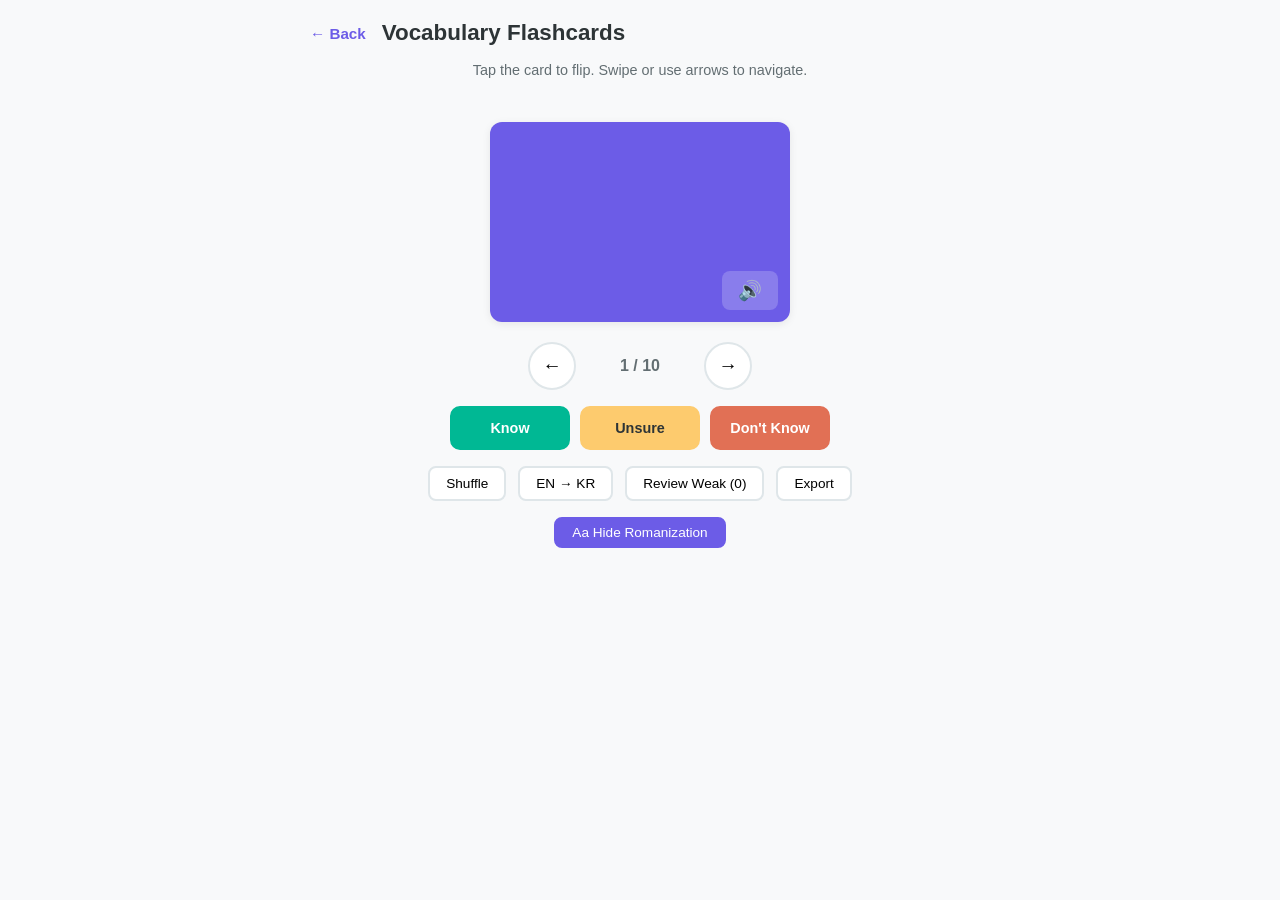
==== flashcards.html @ 11e0fd6a "Initial setup: Korean Practice app for Miyahh Personalized Korean sentence builder, describe builder" ====
<!DOCTYPE html>
<html lang="en">
<head>
  <meta charset="UTF-8">
  <meta name="viewport" content="width=device-width, initial-scale=1.0">
  <title>Flashcards — Miyahh</title>
  <link rel="stylesheet" href="css/styles.css">
</head>
<body>
  <div class="container builder-page">
    <header class="page-header">
      <a href="index.html" class="back-btn">&larr; Back</a>
      <h1>Vocabulary Flashcards</h1>
    </header>

    <p class="instruction">Tap the card to flip. Swipe or use arrows to navigate.</p>

    <div class="category-tabs" id="category-tabs"></div>

    <div class="review-banner hidden" id="review-banner">
      <span>Reviewing weak words</span>
      <button class="review-exit-btn" id="review-exit-btn">Show All</button>
    </div>

    <div class="mastery-stats" id="mastery-stats"></div>

    <div class="flashcard-area">
      <div class="flashcard" id="flashcard">
        <div class="flashcard-inner" id="flashcard-inner">
          <div class="flashcard-front">
            <span class="card-korean" id="card-korean"></span>
            <button class="tts-btn" id="card-tts" title="Listen">🔊</button>
          </div>
          <div class="flashcard-back">
            <span class="card-english" id="card-english"></span>
            <span class="card-romanization" id="card-romanization"></span>
          </div>
        </div>
      </div>
    </div>

    <div class="flashcard-controls">
      <button class="fc-btn" id="prev-btn">&larr;</button>
      <span class="fc-progress" id="progress">1 / 10</span>
      <button class="fc-btn" id="next-btn">&rarr;</button>
    </div>

    <div class="response-buttons" id="response-buttons">
      <button class="resp-btn resp-know" data-resp="know" title="Press 1">Know</button>
      <button class="resp-btn resp-unsure" data-resp="unsure" title="Press 2">Unsure</button>
      <button class="resp-btn resp-dont-know" data-resp="dont_know" title="Press 3">Don't Know</button>
    </div>

    <div class="flashcard-actions">
      <button class="fc-action-btn" id="shuffle-btn">Shuffle</button>
      <button class="fc-action-btn" id="direction-btn">EN &rarr; KR</button>
      <button class="fc-action-btn" id="review-weak-btn">Review Weak (0)</button>
      <button class="fc-action-btn" id="export-btn">Export</button>
    </div>

    <div class="rom-toggle">
      <button class="btn-rom active" id="toggle-rom">Aa Hide Romanization</button>
    </div>
  </div>

  <script src="js/common.js"></script>
  <script src="js/flashcard.js"></script>
</body>
</html>
---- css/styles.css ----
/* === Korean Practice — Sentence Builder === */

:root {
  --primary: #6C5CE7;
  --primary-light: #A29BFE;
  --accent: #00B894;
  --bg: #F8F9FA;
  --card-bg: #FFFFFF;
  --text: #2D3436;
  --text-light: #636E72;
  --border: #DFE6E9;
  --shadow: 0 2px 8px rgba(0,0,0,0.08);
  --radius: 12px;

  --block-subject: #6C5CE7;
  --block-time: #FDCB6E;
  --block-place: #00B894;
  --block-object: #E17055;
  --block-verb: #0984E3;
  --block-adverb: #E84393;
  --block-adjective: #00CEC9;
}

* { box-sizing: border-box; margin: 0; padding: 0; }

body {
  font-family: -apple-system, BlinkMacSystemFont, 'Segoe UI', sans-serif;
  background: var(--bg);
  color: var(--text);
  min-height: 100vh;
}

.container {
  max-width: 700px;
  margin: 0 auto;
  padding: 20px;
}

/* --- Index Page --- */
.index-page { text-align: center; padding-top: 60px; }

.app-header h1 {
  font-size: 1.8rem;
  margin-bottom: 8px;
}

.student-name { color: var(--primary); }

.subtitle {
  color: var(--text-light);
  font-size: 1rem;
  margin-bottom: 40px;
}

.pattern-cards {
  display: flex;
  flex-direction: column;
  gap: 20px;
  max-width: 400px;
  margin: 0 auto;
}

.pattern-card {
  display: block;
  background: var(--card-bg);
  border-radius: var(--radius);
  padding: 28px 24px;
  text-decoration: none;
  color: var(--text);
  box-shadow: var(--shadow);
  border: 2px solid transparent;
  transition: transform 0.15s, border-color 0.15s;
}

.pattern-card:hover {
  transform: translateY(-2px);
  border-color: var(--primary-light);
}

.card-icon { font-size: 2.5rem; display: block; margin-bottom: 12px; }

.pattern-card h2 { font-size: 1.3rem; margin-bottom: 8px; }

.card-desc { color: var(--text-light); font-size: 0.9rem; margin-bottom: 12px; }

.card-example {
  background: var(--bg);
  padding: 8px 14px;
  border-radius: 8px;
  font-size: 1rem;
  color: var(--primary);
}

.app-footer {
  margin-top: 40px;
  color: var(--text-light);
  font-size: 0.85rem;
}

/* --- Builder Pages --- */
.page-header {
  display: flex;
  align-items: center;
  gap: 16px;
  margin-bottom: 16px;
}

.page-header h1 { font-size: 1.4rem; }

.back-btn {
  text-decoration: none;
  color: var(--primary);
  font-weight: 600;
  font-size: 0.95rem;
}

.instruction {
  color: var(--text-light);
  font-size: 0.9rem;
  margin-bottom: 24px;
  text-align: center;
}

/* --- Sentence Blocks --- */
.sentence-area {
  background: var(--card-bg);
  border-radius: var(--radius);
  padding: 24px 16px;
  box-shadow: var(--shadow);
  margin-bottom: 20px;
}

.block-row {
  display: flex;
  gap: 8px;
  flex-wrap: wrap;
  justify-content: center;
}

.block {
  flex: 1;
  min-width: 80px;
  max-width: 140px;
  padding: 14px 8px;
  border-radius: 10px;
  text-align: center;
  cursor: pointer;
  user-select: none;
  transition: transform 0.12s, box-shadow 0.12s;
  border: 2px solid transparent;
}

.block:active { transform: scale(0.95); }

.block:hover {
  box-shadow: 0 4px 12px rgba(0,0,0,0.15);
}

.block[data-slot="subject"] { background: var(--block-subject); color: #fff; }
.block[data-slot="time"] { background: var(--block-time); color: var(--text); }
.block[data-slot="place"] { background: var(--block-place); color: #fff; }
.block[data-slot="object"] { background: var(--block-object); color: #fff; }
.block[data-slot="verb"] { background: var(--block-verb); color: #fff; }
.block[data-slot="adverb"] { background: var(--block-adverb); color: #fff; }
.block[data-slot="adjective"] { background: var(--block-adjective); color: #fff; }

.block-kr {
  display: block;
  font-size: 1.2rem;
  font-weight: 700;
  margin-bottom: 4px;
}

.block-rom {
  display: block;
  font-size: 0.65rem;
  opacity: 0.85;
  margin-bottom: 2px;
  text-transform: uppercase;
  letter-spacing: 0.5px;
}

.block-en {
  display: block;
  font-size: 0.7rem;
  opacity: 0.8;
}

.block.pulse {
  animation: pulse 0.3s ease;
}

@keyframes pulse {
  0% { transform: scale(1); }
  50% { transform: scale(1.08); }
  100% { transform: scale(1); }
}

/* --- Result Area --- */
.result-area {
  text-align: center;
  padding: 20px;
  background: var(--card-bg);
  border-radius: var(--radius);
  box-shadow: var(--shadow);
  margin-bottom: 16px;
}

.full-sentence {
  font-size: 1.5rem;
  font-weight: 700;
  margin-bottom: 8px;
  color: var(--text);
  min-height: 2rem;
}

.translation {
  font-size: 0.95rem;
  color: var(--text-light);
  margin-bottom: 16px;
  min-height: 1.4rem;
}

.tts-btn-large {
  background: var(--primary);
  color: #fff;
  border: none;
  padding: 10px 24px;
  border-radius: 8px;
  font-size: 1rem;
  cursor: pointer;
  transition: background 0.15s;
}

.tts-btn-large:hover { background: var(--primary-light); }
.tts-btn-large:active { transform: scale(0.97); }

/* --- Slot Labels --- */
.slot-labels {
  display: flex;
  justify-content: center;
  gap: 8px;
  flex-wrap: wrap;
}

.slot-labels span {
  flex: 1;
  min-width: 80px;
  max-width: 140px;
  text-align: center;
  font-size: 0.7rem;
  color: var(--text-light);
  text-transform: uppercase;
  letter-spacing: 0.5px;
}

/* --- Element Toggle Buttons (Action Builder) --- */
.element-toggles {
  display: flex;
  gap: 8px;
  justify-content: center;
  margin-bottom: 16px;
  flex-wrap: wrap;
}

.element-toggle {
  background: var(--bg-card);
  color: var(--text-light);
  border: 2px solid var(--text-light);
  padding: 6px 16px;
  border-radius: 20px;
  font-size: 0.82rem;
  font-weight: 600;
  cursor: pointer;
  transition: all 0.2s;
}

.element-toggle:hover {
  background: rgba(107, 114, 128, 0.1);
}

.element-toggle.active {
  background: var(--primary);
  color: #fff;
  border-color: var(--primary);
}

.element-toggle:disabled {
  opacity: 0.4;
  cursor: not-allowed;
}

/* --- Adverb Toggle --- */
.adverb-toggle {
  text-align: center;
  margin-bottom: 16px;
}

.btn-adverb {
  background: var(--block-adverb);
  color: #fff;
  border: none;
  padding: 8px 20px;
  border-radius: 8px;
  font-size: 0.9rem;
  cursor: pointer;
  transition: opacity 0.15s;
}

.btn-adverb:hover { opacity: 0.85; }
.btn-adverb.active { background: var(--text-light); }

/* --- Romanization Toggle --- */
.rom-toggle {
  text-align: center;
  margin-bottom: 16px;
}

.btn-rom {
  background: var(--card-bg);
  color: var(--text);
  border: 2px solid var(--border);
  padding: 6px 16px;
  border-radius: 8px;
  font-size: 0.85rem;
  cursor: pointer;
  transition: border-color 0.15s, background 0.15s;
}

.btn-rom:hover { border-color: var(--primary-light); }
.btn-rom.active { background: var(--primary); color: #fff; border-color: var(--primary); }

body.hide-rom .block-rom { display: none !important; }
body.hide-rom .card-romanization { display: none !important; }
body.hide-en .block-en { display: none !important; }
body.hide-en .card-english { display: none !important; }
/* BUG FIX: Also hide the sentence translation when English is hidden */
body.hide-en .translation { display: none !important; }

/* --- Flashcard Page --- */
.category-tabs {
  display: flex;
  gap: 6px;
  flex-wrap: wrap;
  justify-content: center;
  margin-bottom: 20px;
}

.cat-tab {
  background: var(--card-bg);
  border: 2px solid var(--border);
  padding: 6px 14px;
  border-radius: 20px;
  font-size: 0.75rem;
  cursor: pointer;
  transition: all 0.15s;
}

.cat-tab:hover { border-color: var(--primary-light); }
.cat-tab.active { background: var(--primary); color: #fff; border-color: var(--primary); }

.flashcard-area {
  display: flex;
  justify-content: center;
  margin-bottom: 20px;
  perspective: 1000px;
}

.flashcard {
  width: 300px;
  height: 200px;
  cursor: pointer;
  perspective: 1000px;
}

.flashcard-inner {
  width: 100%;
  height: 100%;
  position: relative;
  transition: transform 0.5s;
  transform-style: preserve-3d;
}

/* BUG FIX: Instant reset class disables flip animation during navigation */
.flashcard-inner.no-transition {
  transition: none !important;
}

.flashcard-inner.flipped {
  transform: rotateY(180deg);
}

.flashcard-front, .flashcard-back {
  position: absolute;
  width: 100%;
  height: 100%;
  backface-visibility: hidden;
  border-radius: var(--radius);
  box-shadow: var(--shadow);
  display: flex;
  flex-direction: column;
  align-items: center;
  justify-content: center;
  padding: 20px;
}

.flashcard-front {
  background: var(--primary);
  color: #fff;
}

.flashcard-back {
  background: var(--card-bg);
  color: var(--text);
  transform: rotateY(180deg);
}

.card-korean {
  font-size: 2.2rem;
  font-weight: 700;
}

.card-english {
  font-size: 1.3rem;
  font-weight: 600;
  margin-bottom: 8px;
}

.card-romanization {
  font-size: 0.9rem;
  color: var(--text-light);
  text-transform: uppercase;
  letter-spacing: 0.5px;
}

.tts-btn {
  background: rgba(255,255,255,0.2);
  border: none;
  padding: 8px 16px;
  border-radius: 8px;
  font-size: 1.2rem;
  cursor: pointer;
  position: absolute;
  bottom: 12px;
  right: 12px;
  transition: background 0.15s;
}

.tts-btn:hover { background: rgba(255,255,255,0.3); }

.flashcard-controls {
  display: flex;
  align-items: center;
  justify-content: center;
  gap: 24px;
  margin-bottom: 16px;
}

.fc-btn {
  background: var(--card-bg);
  border: 2px solid var(--border);
  width: 48px;
  height: 48px;
  border-radius: 50%;
  font-size: 1.2rem;
  cursor: pointer;
  transition: all 0.15s;
  display: flex;
  align-items: center;
  justify-content: center;
}

.fc-btn:hover { border-color: var(--primary); background: var(--primary); color: #fff; }

.fc-progress {
  font-size: 1rem;
  color: var(--text-light);
  font-weight: 600;
  min-width: 80px;
  text-align: center;
}

.flashcard-actions {
  display: flex;
  gap: 12px;
  justify-content: center;
  margin-bottom: 16px;
}

.fc-action-btn {
  background: var(--card-bg);
  border: 2px solid var(--border);
  padding: 8px 16px;
  border-radius: 8px;
  font-size: 0.85rem;
  cursor: pointer;
  transition: all 0.15s;
}

.fc-action-btn:hover { border-color: var(--primary-light); }

/* --- Block TTS Button --- */
.block {
  position: relative;
}

.block-tts-btn {
  position: absolute;
  top: 4px;
  right: 4px;
  width: 22px;
  height: 22px;
  border-radius: 50%;
  background: rgba(255,255,255,0.25);
  border: 1.5px solid rgba(255,255,255,0.4);
  cursor: pointer;
  display: flex;
  align-items: center;
  justify-content: center;
  transition: background 0.15s, transform 0.15s;
  padding: 0;
  z-index: 2;
}

.block-tts-btn:hover {
  background: rgba(255,255,255,0.45);
  transform: scale(1.15);
}

.block-tts-btn:active {
  transform: scale(0.9);
}

.block-tts-btn svg {
  width: 12px;
  height: 12px;
  fill: rgba(255,255,255,0.9);
}

/* Time block has dark text, adjust TTS button */
.block[data-slot="time"] .block-tts-btn {
  background: rgba(0,0,0,0.1);
  border-color: rgba(0,0,0,0.2);
}

.block[data-slot="time"] .block-tts-btn:hover {
  background: rgba(0,0,0,0.2);
}

.block[data-slot="time"] .block-tts-btn svg {
  fill: rgba(0,0,0,0.6);
}

/* --- Response Tracking Buttons --- */
.response-buttons {
  display: flex;
  gap: 10px;
  justify-content: center;
  margin-bottom: 16px;
}

.resp-btn {
  flex: 1;
  max-width: 120px;
  padding: 12px 8px;
  border-radius: 10px;
  font-size: 0.9rem;
  font-weight: 600;
  cursor: pointer;
  transition: all 0.15s;
  border: 2px solid transparent;
}

.resp-know {
  background: #00B894;
  color: #fff;
  border-color: #00B894;
}

.resp-know:hover { background: #00a381; }

.resp-unsure {
  background: #FDCB6E;
  color: #2D3436;
  border-color: #FDCB6E;
}

.resp-unsure:hover { background: #f0be4a; }

.resp-dont-know {
  background: #E17055;
  color: #fff;
  border-color: #E17055;
}

.resp-dont-know:hover { background: #d05a40; }

.resp-btn.resp-used {
  transform: scale(0.92);
  opacity: 0.6;
}

/* --- Mastery Stats --- */
.mastery-stats {
  text-align: center;
  font-size: 0.8rem;
  color: var(--text-light);
  margin-bottom: 12px;
  letter-spacing: 0.5px;
}

.mastery-stats .stat-know { color: #00B894; font-weight: 600; }
.mastery-stats .stat-unsure { color: #FDCB6E; font-weight: 600; }
.mastery-stats .stat-dont-know { color: #E17055; font-weight: 600; }

/* --- Card Status Badge --- */
.card-badge {
  position: absolute;
  top: 8px;
  left: 8px;
  width: 10px;
  height: 10px;
  border-radius: 50%;
  z-index: 2;
}

.card-badge.know { background: #00B894; }
.card-badge.unsure { background: #FDCB6E; }
.card-badge.dont-know { background: #E17055; }

/* --- Review Banner --- */
.review-banner {
  text-align: center;
  background: var(--primary);
  color: #fff;
  padding: 8px;
  border-radius: 8px;
  margin-bottom: 12px;
  display: flex;
  justify-content: center;
  align-items: center;
  gap: 12px;
  font-size: 0.85rem;
  font-weight: 600;
}

.review-exit-btn {
  background: rgba(255,255,255,0.2);
  border: none;
  color: #fff;
  padding: 4px 12px;
  border-radius: 6px;
  cursor: pointer;
  font-size: 0.8rem;
  transition: background 0.15s;
}

.review-exit-btn:hover { background: rgba(255,255,255,0.35); }

/* --- Utilities --- */
.hidden { display: none !important; }

/* --- Responsive --- */
@media (max-width: 500px) {
  .block {
    min-width: 60px;
    max-width: 110px;
    padding: 10px 6px;
  }
  .block-kr { font-size: 1rem; }
  .full-sentence { font-size: 1.25rem; }
  .index-page { padding-top: 30px; }
  .app-header h1 { font-size: 1.5rem; }
  .flashcard { width: 260px; height: 180px; }
  .card-korean { font-size: 1.8rem; }
  .cat-tab { padding: 4px 10px; font-size: 0.7rem; }
}
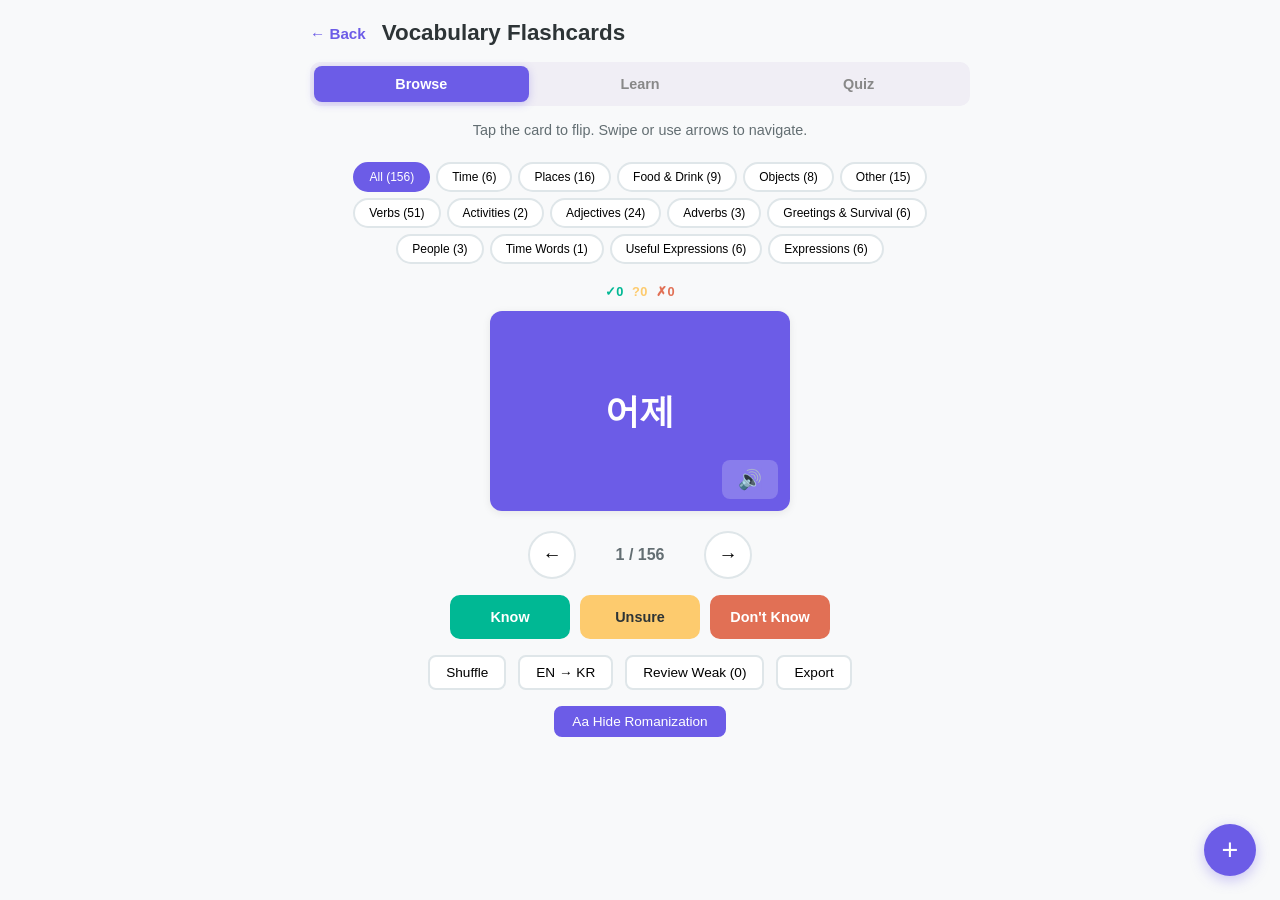
==== commit 6eda42f6: "Add Learn (SRS), Quiz, Add Word features + 116 new vocab from lessons Major feature upgrade to the f" ====
--- a/flashcards.html
+++ b/flashcards.html
@@ -13,56 +13,226 @@
       <h1>Vocabulary Flashcards</h1>
     </header>
 
-    <p class="instruction">Tap the card to flip. Swipe or use arrows to navigate.</p>
-
-    <div class="category-tabs" id="category-tabs"></div>
-
-    <div class="review-banner hidden" id="review-banner">
-      <span>Reviewing weak words</span>
-      <button class="review-exit-btn" id="review-exit-btn">Show All</button>
-    </div>
-
-    <div class="mastery-stats" id="mastery-stats"></div>
-
-    <div class="flashcard-area">
-      <div class="flashcard" id="flashcard">
-        <div class="flashcard-inner" id="flashcard-inner">
-          <div class="flashcard-front">
-            <span class="card-korean" id="card-korean"></span>
-            <button class="tts-btn" id="card-tts" title="Listen">🔊</button>
-          </div>
-          <div class="flashcard-back">
-            <span class="card-english" id="card-english"></span>
-            <span class="card-romanization" id="card-romanization"></span>
-          </div>
-        </div>
-      </div>
-    </div>
-
-    <div class="flashcard-controls">
-      <button class="fc-btn" id="prev-btn">&larr;</button>
-      <span class="fc-progress" id="progress">1 / 10</span>
-      <button class="fc-btn" id="next-btn">&rarr;</button>
-    </div>
-
-    <div class="response-buttons" id="response-buttons">
-      <button class="resp-btn resp-know" data-resp="know" title="Press 1">Know</button>
-      <button class="resp-btn resp-unsure" data-resp="unsure" title="Press 2">Unsure</button>
-      <button class="resp-btn resp-dont-know" data-resp="dont_know" title="Press 3">Don't Know</button>
-    </div>
-
-    <div class="flashcard-actions">
-      <button class="fc-action-btn" id="shuffle-btn">Shuffle</button>
-      <button class="fc-action-btn" id="direction-btn">EN &rarr; KR</button>
-      <button class="fc-action-btn" id="review-weak-btn">Review Weak (0)</button>
-      <button class="fc-action-btn" id="export-btn">Export</button>
-    </div>
-
-    <div class="rom-toggle">
-      <button class="btn-rom active" id="toggle-rom">Aa Hide Romanization</button>
-    </div>
+    <!-- Mode Tabs -->
+    <div class="mode-tabs" id="mode-tabs">
+      <button class="mode-tab active" data-mode="browse">Browse</button>
+      <button class="mode-tab" data-mode="learn">Learn</button>
+      <button class="mode-tab" data-mode="quiz">Quiz</button>
+    </div>
+
+    <!-- ==================== BROWSE PANE (existing) ==================== -->
+    <div class="mode-pane active" id="pane-browse">
+      <p class="instruction">Tap the card to flip. Swipe or use arrows to navigate.</p>
+
+      <div class="category-tabs" id="category-tabs"></div>
+
+      <div class="review-banner hidden" id="review-banner">
+        <span>Reviewing weak words</span>
+        <button class="review-exit-btn" id="review-exit-btn">Show All</button>
+      </div>
+
+      <div class="mastery-stats" id="mastery-stats"></div>
+
+      <div class="flashcard-area">
+        <div class="flashcard" id="flashcard">
+          <div class="flashcard-inner" id="flashcard-inner">
+            <div class="flashcard-front">
+              <span class="card-korean" id="card-korean"></span>
+              <button class="tts-btn" id="card-tts" title="Listen">&#128266;</button>
+            </div>
+            <div class="flashcard-back">
+              <span class="card-english" id="card-english"></span>
+              <span class="card-romanization" id="card-romanization"></span>
+            </div>
+          </div>
+        </div>
+      </div>
+
+      <div class="flashcard-controls">
+        <button class="fc-btn" id="prev-btn">&larr;</button>
+        <span class="fc-progress" id="progress">1 / 10</span>
+        <button class="fc-btn" id="next-btn">&rarr;</button>
+      </div>
+
+      <div class="response-buttons" id="response-buttons">
+        <button class="resp-btn resp-know" data-resp="know" title="Press 1">Know</button>
+        <button class="resp-btn resp-unsure" data-resp="unsure" title="Press 2">Unsure</button>
+        <button class="resp-btn resp-dont-know" data-resp="dont_know" title="Press 3">Don't Know</button>
+      </div>
+
+      <div class="flashcard-actions">
+        <button class="fc-action-btn" id="shuffle-btn">Shuffle</button>
+        <button class="fc-action-btn" id="direction-btn">EN &rarr; KR</button>
+        <button class="fc-action-btn" id="review-weak-btn">Review Weak (0)</button>
+        <button class="fc-action-btn" id="export-btn">Export</button>
+      </div>
+
+      <div class="rom-toggle">
+        <button class="btn-rom active" id="toggle-rom">Aa Hide Romanization</button>
+      </div>
+    </div>
+
+    <!-- ==================== LEARN PANE ==================== -->
+    <div class="mode-pane" id="pane-learn">
+      <div class="srs-ctrl" id="learn-cat-ctrl">
+        <span class="srs-label">Category</span>
+        <div class="pill-row" id="learn-cat-pills"></div>
+      </div>
+      <div class="srs-ctrl">
+        <span class="srs-label">Words</span>
+        <div class="pill-row" id="learn-size-pills">
+          <button class="pill" data-n="10">10</button>
+          <button class="pill active" data-n="25">25</button>
+          <button class="pill" data-n="50">50</button>
+          <button class="pill" data-n="0">All</button>
+        </div>
+      </div>
+
+      <div class="srs-boxes" id="srs-boxes">
+        <div class="srs-box"><b id="b0">0</b><span>New</span></div>
+        <div class="srs-box"><b id="b1">0</b><span>Again</span></div>
+        <div class="srs-box"><b id="b2">0</b><span>1d</span></div>
+        <div class="srs-box"><b id="b3">0</b><span>3d</span></div>
+        <div class="srs-box"><b id="b4">0</b><span>7d</span></div>
+        <div class="srs-box done"><b id="b5">0</b><span>Done</span></div>
+      </div>
+
+      <div class="srs-progress-bar">
+        <div class="srs-bar"><div class="srs-fill" id="learn-bar"></div></div>
+        <span class="srs-pct" id="learn-pct">0%</span>
+      </div>
+
+      <button class="go-btn" id="go-learn">Start Learning</button>
+
+      <div class="srs-data-row">
+        <button class="srs-data-btn" id="srs-export">Export</button>
+        <button class="srs-data-btn" id="srs-import">Import</button>
+        <button class="srs-data-btn" id="srs-reset">Reset</button>
+      </div>
+      <input type="file" id="srs-file-input" accept=".json" style="display:none">
+    </div>
+
+    <!-- ==================== QUIZ PANE ==================== -->
+    <div class="mode-pane" id="pane-quiz">
+      <div class="srs-ctrl" id="quiz-cat-ctrl">
+        <span class="srs-label">Category</span>
+        <div class="pill-row" id="quiz-cat-pills"></div>
+      </div>
+      <div class="srs-ctrl">
+        <span class="srs-label">Words</span>
+        <div class="pill-row" id="quiz-size-pills">
+          <button class="pill" data-n="10">10</button>
+          <button class="pill active" data-n="25">25</button>
+          <button class="pill" data-n="50">50</button>
+          <button class="pill" data-n="0">All</button>
+        </div>
+      </div>
+
+      <div class="srs-progress-bar">
+        <div class="srs-bar"><div class="srs-fill quiz-fill" id="quiz-bar"></div></div>
+        <span class="srs-pct" id="quiz-pct">0%</span>
+      </div>
+
+      <button class="go-btn go-quiz" id="go-quiz">Start Quiz</button>
+    </div>
+
+    <!-- ==================== LEARN STUDY OVERLAY ==================== -->
+    <div class="study-overlay hidden" id="study-learn">
+      <div class="study-header">
+        <button class="study-back" id="learn-back">&larr;</button>
+        <span class="study-pg"><b id="lc">1</b> / <span id="lt">25</span></span>
+      </div>
+      <div class="study-card-area">
+        <div class="study-card" id="learn-card">
+          <div class="study-cat" id="learn-cat-label"></div>
+          <div class="study-kr" id="learn-kr"></div>
+          <div class="study-reveal" id="learn-reveal">
+            <div class="study-line"></div>
+            <div class="study-en" id="learn-en"></div>
+            <div class="study-rom" id="learn-rom"></div>
+          </div>
+          <div class="study-hint" id="learn-hint">tap to reveal</div>
+          <div class="swipe-overlay sw-got" id="sw-got">Got it</div>
+          <div class="swipe-overlay sw-again" id="sw-again">Again</div>
+        </div>
+      </div>
+      <div class="study-actions hidden" id="learn-actions">
+        <button class="study-btn btn-again" id="btn-again">&larr; Again</button>
+        <button class="study-btn btn-got-it" id="btn-got-it">Got it &rarr;</button>
+      </div>
+    </div>
+
+    <!-- ==================== QUIZ STUDY OVERLAY ==================== -->
+    <div class="study-overlay hidden" id="study-quiz">
+      <div class="study-header">
+        <button class="study-back" id="quiz-back">&larr;</button>
+        <span class="study-pg"><b id="rc">1</b> / <span id="rtt">25</span></span>
+      </div>
+      <div class="quiz-prompt">
+        <div class="quiz-label">What is</div>
+        <div class="quiz-word" id="quiz-word"></div>
+      </div>
+      <div class="quiz-grid" id="quiz-grid"></div>
+      <div class="quiz-score">Score: <b id="quiz-sc">0</b> / <b id="quiz-tot">0</b></div>
+    </div>
+
+    <!-- ==================== DONE SCREEN ==================== -->
+    <div class="done-screen hidden" id="done-screen">
+      <div class="done-icon" id="done-icon"></div>
+      <h2 class="done-title" id="done-title"></h2>
+      <p class="done-desc" id="done-desc"></p>
+      <button class="go-btn" id="done-again">Again</button>
+      <button class="go-btn go-secondary" id="done-home">Back</button>
+    </div>
+
+    <!-- ==================== ADD WORD MODAL ==================== -->
+    <div class="modal-overlay hidden" id="add-word-modal">
+      <div class="modal-card">
+        <div class="modal-header">
+          <h2>Add New Word</h2>
+          <button class="modal-close" id="modal-close">&times;</button>
+        </div>
+        <form id="add-word-form">
+          <div class="form-group">
+            <label for="new-kr">Korean *</label>
+            <input type="text" id="new-kr" placeholder="Enter Korean word" required>
+          </div>
+          <div class="form-group">
+            <label for="new-en">English *</label>
+            <input type="text" id="new-en" placeholder="English meaning" required>
+          </div>
+          <div class="form-group">
+            <label for="new-rom">Romanization</label>
+            <input type="text" id="new-rom" placeholder="e.g. HAN-GUG-EO (optional)">
+          </div>
+          <div class="form-group">
+            <label for="new-cat">Category</label>
+            <select id="new-cat">
+              <option value="My Words">My Words</option>
+              <option value="Food & Drink">Food & Drink</option>
+              <option value="Places">Places</option>
+              <option value="People">People</option>
+              <option value="Objects">Objects</option>
+              <option value="Verbs">Verbs</option>
+              <option value="Adjectives">Adjectives</option>
+              <option value="Expressions">Expressions</option>
+              <option value="Time">Time</option>
+            </select>
+          </div>
+          <button type="submit" class="go-btn">Add Word</button>
+        </form>
+        <div class="user-words-list" id="user-words-list"></div>
+        <div class="modal-footer">
+          <button class="srs-data-btn" id="export-user-words">Export My Words</button>
+        </div>
+      </div>
+    </div>
+
+    <!-- Add Word FAB -->
+    <button class="add-word-fab" id="add-word-fab" title="Add New Word">+</button>
   </div>
 
+  <script src="js/storage.js"></script>
   <script src="js/common.js"></script>
   <script src="js/flashcard.js"></script>
 </body>
--- a/css/styles.css
+++ b/css/styles.css
@@ -659,6 +659,471 @@
 
 /* --- Utilities --- */
 .hidden { display: none !important; }
+
+/* ========== MODE TABS (Browse / Learn / Quiz) ========== */
+.mode-tabs {
+  display: flex;
+  gap: 4px;
+  margin-bottom: 16px;
+  background: #f0eef5;
+  border-radius: 10px;
+  padding: 4px;
+}
+.mode-tab {
+  flex: 1;
+  padding: 10px 0;
+  border: none;
+  background: transparent;
+  font-size: 0.9rem;
+  font-weight: 600;
+  color: #888;
+  border-radius: 8px;
+  cursor: pointer;
+  transition: all 0.2s;
+}
+.mode-tab.active {
+  background: #6C5CE7;
+  color: #fff;
+  box-shadow: 0 2px 8px rgba(108,92,231,0.3);
+}
+.mode-pane { display: none; }
+.mode-pane.active { display: block; }
+
+/* ========== SRS CONTROLS (Learn + Quiz) ========== */
+.srs-ctrl {
+  display: flex;
+  align-items: center;
+  gap: 8px;
+  margin-bottom: 10px;
+  flex-wrap: wrap;
+}
+.srs-label {
+  font-size: 0.75rem;
+  font-weight: 600;
+  color: #888;
+  text-transform: uppercase;
+  letter-spacing: 0.5px;
+  min-width: 55px;
+}
+.pill-row { display: flex; gap: 4px; flex-wrap: wrap; }
+.pill {
+  padding: 5px 12px;
+  border: 1px solid #ddd;
+  background: #fff;
+  border-radius: 16px;
+  font-size: 0.78rem;
+  cursor: pointer;
+  transition: all 0.15s;
+  color: #555;
+}
+.pill.active, .pill:hover {
+  background: #6C5CE7;
+  color: #fff;
+  border-color: #6C5CE7;
+}
+
+/* ========== SRS BOXES (Leitner) ========== */
+.srs-boxes {
+  display: grid;
+  grid-template-columns: repeat(6, 1fr);
+  gap: 6px;
+  margin: 16px 0;
+}
+.srs-box {
+  text-align: center;
+  background: #f5f4f8;
+  border-radius: 8px;
+  padding: 10px 4px;
+}
+.srs-box b {
+  display: block;
+  font-size: 1.3rem;
+  color: #6C5CE7;
+}
+.srs-box span {
+  font-size: 0.65rem;
+  color: #999;
+  text-transform: uppercase;
+}
+.srs-box.done b { color: #00B894; }
+
+/* ========== SRS PROGRESS BAR ========== */
+.srs-progress-bar {
+  display: flex;
+  align-items: center;
+  gap: 10px;
+  margin: 12px 0 16px;
+}
+.srs-bar {
+  flex: 1;
+  height: 8px;
+  background: #eee;
+  border-radius: 4px;
+  overflow: hidden;
+}
+.srs-fill {
+  height: 100%;
+  background: #6C5CE7;
+  border-radius: 4px;
+  transition: width 0.3s;
+  width: 0;
+}
+.quiz-fill { background: #00B894; }
+.srs-pct { font-size: 0.85rem; font-weight: 700; color: #6C5CE7; min-width: 36px; }
+
+/* ========== GO BUTTONS ========== */
+.go-btn {
+  display: block;
+  width: 100%;
+  padding: 14px;
+  background: #6C5CE7;
+  color: #fff;
+  border: none;
+  border-radius: 10px;
+  font-size: 1rem;
+  font-weight: 600;
+  cursor: pointer;
+  margin-bottom: 8px;
+  transition: opacity 0.15s;
+}
+.go-btn:disabled { opacity: 0.4; cursor: default; }
+.go-quiz { background: #00B894; }
+.go-secondary { background: #f0eef5; color: #666; margin-top: 4px; }
+
+/* ========== SRS DATA ROW ========== */
+.srs-data-row { display: flex; gap: 8px; margin-top: 12px; }
+.srs-data-btn {
+  flex: 1;
+  padding: 8px;
+  border: 1px solid #ddd;
+  background: #fff;
+  border-radius: 8px;
+  font-size: 0.8rem;
+  cursor: pointer;
+  color: #666;
+  transition: background 0.15s;
+}
+.srs-data-btn:hover { background: #f5f4f8; }
+
+/* ========== STUDY OVERLAY (Learn + Quiz) ========== */
+.study-overlay {
+  position: fixed;
+  top: 0; left: 0; right: 0; bottom: 0;
+  background: #fff;
+  z-index: 100;
+  display: flex;
+  flex-direction: column;
+  padding: 16px;
+  max-width: 700px;
+  margin: 0 auto;
+}
+.study-overlay.hidden { display: none; }
+.study-header {
+  display: flex;
+  align-items: center;
+  justify-content: space-between;
+  margin-bottom: 16px;
+}
+.study-back {
+  background: none;
+  border: none;
+  font-size: 1.4rem;
+  cursor: pointer;
+  color: #666;
+  padding: 4px 8px;
+}
+.study-pg { font-size: 0.9rem; color: #888; }
+.study-pg b { color: #6C5CE7; }
+
+/* ========== STUDY CARD (Learn) ========== */
+.study-card-area {
+  flex: 1;
+  display: flex;
+  align-items: center;
+  justify-content: center;
+  perspective: 1000px;
+}
+.study-card {
+  width: 100%;
+  max-width: 360px;
+  min-height: 260px;
+  background: #f8f7fc;
+  border: 2px solid #e8e6f0;
+  border-radius: 16px;
+  padding: 30px 24px;
+  text-align: center;
+  position: relative;
+  cursor: pointer;
+  user-select: none;
+  touch-action: pan-y;
+}
+.study-cat {
+  font-size: 0.65rem;
+  color: #999;
+  text-transform: uppercase;
+  letter-spacing: 1px;
+  margin-bottom: 8px;
+}
+.study-kr {
+  font-size: 2.2rem;
+  font-weight: 700;
+  color: #333;
+  margin-bottom: 16px;
+}
+.study-reveal { display: none; }
+.study-card.open .study-reveal { display: block; }
+.study-card.open .study-hint { display: none; }
+.study-line {
+  width: 40px;
+  height: 2px;
+  background: #ddd;
+  margin: 16px auto;
+}
+.study-en {
+  font-size: 1.2rem;
+  color: #555;
+  margin-bottom: 6px;
+}
+.study-rom {
+  font-size: 0.8rem;
+  color: #aaa;
+  text-transform: uppercase;
+}
+.study-hint {
+  font-size: 0.8rem;
+  color: #bbb;
+  margin-top: 24px;
+}
+
+/* Swipe overlays */
+.swipe-overlay {
+  position: absolute;
+  top: 0; left: 0; right: 0; bottom: 0;
+  border-radius: 16px;
+  display: flex;
+  align-items: center;
+  justify-content: center;
+  font-size: 1.4rem;
+  font-weight: 700;
+  opacity: 0;
+  pointer-events: none;
+  transition: opacity 0.1s;
+}
+.sw-got { background: rgba(0,184,148,0.15); color: #00B894; }
+.sw-again { background: rgba(225,112,85,0.15); color: #E17055; }
+
+/* ========== STUDY ACTIONS (Again / Got it) ========== */
+.study-actions {
+  display: flex;
+  gap: 12px;
+  padding: 16px 0;
+}
+.study-actions.hidden { display: none; }
+.study-btn {
+  flex: 1;
+  padding: 14px;
+  border: none;
+  border-radius: 10px;
+  font-size: 1rem;
+  font-weight: 600;
+  cursor: pointer;
+  transition: transform 0.1s;
+}
+.study-btn:active { transform: scale(0.96); }
+.btn-again { background: #ffeae5; color: #E17055; }
+.btn-got-it { background: #e0f8f2; color: #00B894; }
+
+/* ========== QUIZ ========== */
+.quiz-prompt {
+  text-align: center;
+  padding: 24px 16px;
+  background: #f8f7fc;
+  border: 1px solid #e8e6f0;
+  border-radius: 12px;
+  margin-bottom: 16px;
+}
+.quiz-label {
+  font-size: 0.7rem;
+  color: #999;
+  text-transform: uppercase;
+  letter-spacing: 1px;
+  margin-bottom: 6px;
+}
+.quiz-word {
+  font-size: 1.2rem;
+  font-weight: 700;
+  color: #333;
+}
+.quiz-grid {
+  display: grid;
+  grid-template-columns: 1fr 1fr;
+  gap: 10px;
+  margin-bottom: 16px;
+}
+.quiz-opt {
+  padding: 16px;
+  border: 2px solid #e8e6f0;
+  background: #fff;
+  border-radius: 10px;
+  font-size: 1.1rem;
+  cursor: pointer;
+  transition: all 0.15s;
+  text-align: center;
+}
+.quiz-opt:hover { border-color: #6C5CE7; }
+.quiz-opt.off { pointer-events: none; opacity: 0.5; }
+.quiz-opt.ok { border-color: #00B894; background: #e0f8f2; color: #00B894; font-weight: 700; opacity: 1; }
+.quiz-opt.bad { border-color: #E17055; background: #ffeae5; color: #E17055; font-weight: 700; opacity: 1; }
+.quiz-opt.show { border-color: #00B894; background: #e0f8f2; color: #00B894; opacity: 1; }
+.quiz-score {
+  text-align: center;
+  font-size: 0.85rem;
+  color: #888;
+  margin-top: auto;
+  padding: 12px;
+}
+.quiz-score b { color: #6C5CE7; }
+
+/* ========== DONE SCREEN ========== */
+.done-screen {
+  position: fixed;
+  top: 0; left: 0; right: 0; bottom: 0;
+  background: #fff;
+  z-index: 110;
+  display: flex;
+  flex-direction: column;
+  align-items: center;
+  justify-content: center;
+  padding: 24px;
+  text-align: center;
+}
+.done-screen.hidden { display: none; }
+.done-icon { font-size: 3.5rem; margin-bottom: 12px; }
+.done-title { font-size: 1.5rem; color: #333; margin-bottom: 8px; }
+.done-desc { font-size: 1rem; color: #888; margin-bottom: 24px; }
+.done-screen .go-btn { max-width: 300px; }
+
+/* ========== ADD WORD FAB ========== */
+.add-word-fab {
+  position: fixed;
+  bottom: 24px;
+  right: 24px;
+  width: 52px;
+  height: 52px;
+  border-radius: 50%;
+  background: #6C5CE7;
+  color: #fff;
+  font-size: 1.8rem;
+  line-height: 1;
+  border: none;
+  box-shadow: 0 4px 14px rgba(108,92,231,0.35);
+  cursor: pointer;
+  z-index: 50;
+  transition: transform 0.15s;
+}
+.add-word-fab:active { transform: scale(0.9); }
+
+/* ========== ADD WORD MODAL ========== */
+.modal-overlay {
+  position: fixed;
+  top: 0; left: 0; right: 0; bottom: 0;
+  background: rgba(0,0,0,0.4);
+  z-index: 200;
+  display: flex;
+  align-items: center;
+  justify-content: center;
+  padding: 16px;
+}
+.modal-overlay.hidden { display: none; }
+.modal-card {
+  background: #fff;
+  border-radius: 16px;
+  width: 100%;
+  max-width: 400px;
+  max-height: 85vh;
+  overflow-y: auto;
+  padding: 24px;
+}
+.modal-header {
+  display: flex;
+  justify-content: space-between;
+  align-items: center;
+  margin-bottom: 16px;
+}
+.modal-header h2 { font-size: 1.2rem; color: #333; margin: 0; }
+.modal-close {
+  background: none;
+  border: none;
+  font-size: 1.5rem;
+  color: #999;
+  cursor: pointer;
+}
+.form-group {
+  margin-bottom: 12px;
+}
+.form-group label {
+  display: block;
+  font-size: 0.8rem;
+  font-weight: 600;
+  color: #666;
+  margin-bottom: 4px;
+}
+.form-group input, .form-group select {
+  width: 100%;
+  padding: 10px 12px;
+  border: 1px solid #ddd;
+  border-radius: 8px;
+  font-size: 0.95rem;
+  outline: none;
+  transition: border-color 0.15s;
+  box-sizing: border-box;
+}
+.form-group input:focus, .form-group select:focus {
+  border-color: #6C5CE7;
+}
+.modal-footer { margin-top: 16px; }
+.user-words-list {
+  margin-top: 12px;
+  max-height: 160px;
+  overflow-y: auto;
+}
+.user-word-item {
+  display: flex;
+  justify-content: space-between;
+  align-items: center;
+  padding: 6px 0;
+  border-bottom: 1px solid #f0f0f0;
+  font-size: 0.85rem;
+}
+.user-word-item .uw-kr { font-weight: 600; color: #333; }
+.user-word-item .uw-en { color: #888; }
+.user-word-item .uw-del {
+  background: none;
+  border: none;
+  color: #ccc;
+  cursor: pointer;
+  font-size: 1rem;
+  padding: 2px 6px;
+}
+.user-word-item .uw-del:hover { color: #E17055; }
+
+/* ========== TOAST ========== */
+.app-toast {
+  position: fixed;
+  bottom: 90px;
+  left: 50%;
+  transform: translateX(-50%) translateY(20px);
+  background: #333;
+  color: #fff;
+  padding: 10px 20px;
+  border-radius: 8px;
+  font-size: 0.85rem;
+  opacity: 0;
+  transition: opacity 0.3s, transform 0.3s;
+  z-index: 300;
+  pointer-events: none;
+}
+.app-toast.show { opacity: 1; transform: translateX(-50%) translateY(0); }
 
 /* --- Responsive --- */
 @media (max-width: 500px) {
@@ -674,4 +1139,7 @@
   .flashcard { width: 260px; height: 180px; }
   .card-korean { font-size: 1.8rem; }
   .cat-tab { padding: 4px 10px; font-size: 0.7rem; }
-}
+  .study-kr { font-size: 1.8rem; }
+  .srs-boxes { grid-template-columns: repeat(3, 1fr); }
+  .quiz-grid { grid-template-columns: 1fr; }
+}
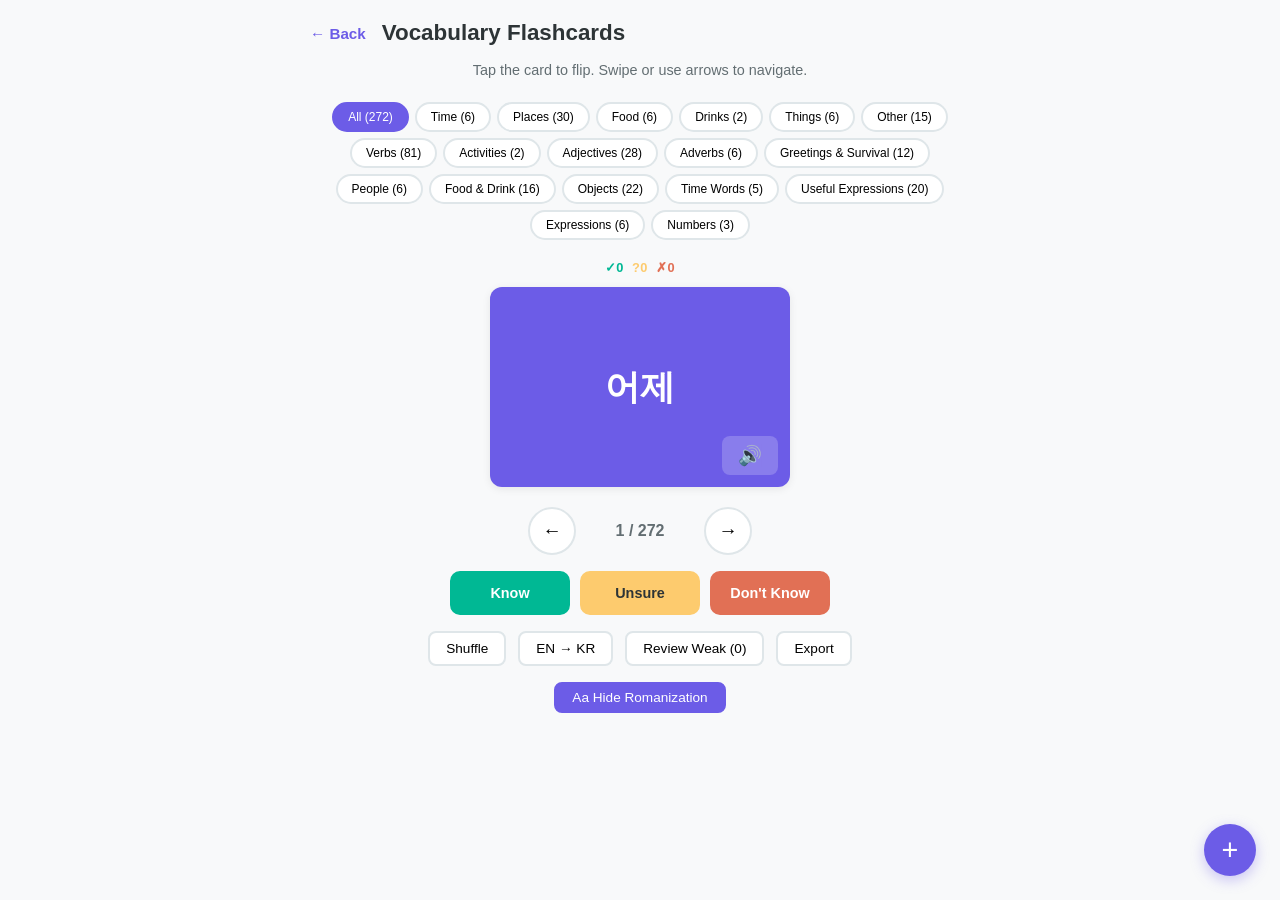
==== commit 6eef6a2a: "Redo feature additions: preserve original design, add as separate pages Reverts the tab-based flashc" ====
--- a/flashcards.html
+++ b/flashcards.html
@@ -13,179 +13,57 @@
       <h1>Vocabulary Flashcards</h1>
     </header>
 
-    <!-- Mode Tabs -->
-    <div class="mode-tabs" id="mode-tabs">
-      <button class="mode-tab active" data-mode="browse">Browse</button>
-      <button class="mode-tab" data-mode="learn">Learn</button>
-      <button class="mode-tab" data-mode="quiz">Quiz</button>
+    <p class="instruction">Tap the card to flip. Swipe or use arrows to navigate.</p>
+
+    <div class="category-tabs" id="category-tabs"></div>
+
+    <div class="review-banner hidden" id="review-banner">
+      <span>Reviewing weak words</span>
+      <button class="review-exit-btn" id="review-exit-btn">Show All</button>
     </div>
 
-    <!-- ==================== BROWSE PANE (existing) ==================== -->
-    <div class="mode-pane active" id="pane-browse">
-      <p class="instruction">Tap the card to flip. Swipe or use arrows to navigate.</p>
+    <div class="mastery-stats" id="mastery-stats"></div>
 
-      <div class="category-tabs" id="category-tabs"></div>
-
-      <div class="review-banner hidden" id="review-banner">
-        <span>Reviewing weak words</span>
-        <button class="review-exit-btn" id="review-exit-btn">Show All</button>
-      </div>
-
-      <div class="mastery-stats" id="mastery-stats"></div>
-
-      <div class="flashcard-area">
-        <div class="flashcard" id="flashcard">
-          <div class="flashcard-inner" id="flashcard-inner">
-            <div class="flashcard-front">
-              <span class="card-korean" id="card-korean"></span>
-              <button class="tts-btn" id="card-tts" title="Listen">&#128266;</button>
-            </div>
-            <div class="flashcard-back">
-              <span class="card-english" id="card-english"></span>
-              <span class="card-romanization" id="card-romanization"></span>
-            </div>
+    <div class="flashcard-area">
+      <div class="flashcard" id="flashcard">
+        <div class="flashcard-inner" id="flashcard-inner">
+          <div class="flashcard-front">
+            <span class="card-korean" id="card-korean"></span>
+            <button class="tts-btn" id="card-tts" title="Listen">🔊</button>
+          </div>
+          <div class="flashcard-back">
+            <span class="card-english" id="card-english"></span>
+            <span class="card-romanization" id="card-romanization"></span>
           </div>
         </div>
       </div>
-
-      <div class="flashcard-controls">
-        <button class="fc-btn" id="prev-btn">&larr;</button>
-        <span class="fc-progress" id="progress">1 / 10</span>
-        <button class="fc-btn" id="next-btn">&rarr;</button>
-      </div>
-
-      <div class="response-buttons" id="response-buttons">
-        <button class="resp-btn resp-know" data-resp="know" title="Press 1">Know</button>
-        <button class="resp-btn resp-unsure" data-resp="unsure" title="Press 2">Unsure</button>
-        <button class="resp-btn resp-dont-know" data-resp="dont_know" title="Press 3">Don't Know</button>
-      </div>
-
-      <div class="flashcard-actions">
-        <button class="fc-action-btn" id="shuffle-btn">Shuffle</button>
-        <button class="fc-action-btn" id="direction-btn">EN &rarr; KR</button>
-        <button class="fc-action-btn" id="review-weak-btn">Review Weak (0)</button>
-        <button class="fc-action-btn" id="export-btn">Export</button>
-      </div>
-
-      <div class="rom-toggle">
-        <button class="btn-rom active" id="toggle-rom">Aa Hide Romanization</button>
-      </div>
     </div>
 
-    <!-- ==================== LEARN PANE ==================== -->
-    <div class="mode-pane" id="pane-learn">
-      <div class="srs-ctrl" id="learn-cat-ctrl">
-        <span class="srs-label">Category</span>
-        <div class="pill-row" id="learn-cat-pills"></div>
-      </div>
-      <div class="srs-ctrl">
-        <span class="srs-label">Words</span>
-        <div class="pill-row" id="learn-size-pills">
-          <button class="pill" data-n="10">10</button>
-          <button class="pill active" data-n="25">25</button>
-          <button class="pill" data-n="50">50</button>
-          <button class="pill" data-n="0">All</button>
-        </div>
-      </div>
-
-      <div class="srs-boxes" id="srs-boxes">
-        <div class="srs-box"><b id="b0">0</b><span>New</span></div>
-        <div class="srs-box"><b id="b1">0</b><span>Again</span></div>
-        <div class="srs-box"><b id="b2">0</b><span>1d</span></div>
-        <div class="srs-box"><b id="b3">0</b><span>3d</span></div>
-        <div class="srs-box"><b id="b4">0</b><span>7d</span></div>
-        <div class="srs-box done"><b id="b5">0</b><span>Done</span></div>
-      </div>
-
-      <div class="srs-progress-bar">
-        <div class="srs-bar"><div class="srs-fill" id="learn-bar"></div></div>
-        <span class="srs-pct" id="learn-pct">0%</span>
-      </div>
-
-      <button class="go-btn" id="go-learn">Start Learning</button>
-
-      <div class="srs-data-row">
-        <button class="srs-data-btn" id="srs-export">Export</button>
-        <button class="srs-data-btn" id="srs-import">Import</button>
-        <button class="srs-data-btn" id="srs-reset">Reset</button>
-      </div>
-      <input type="file" id="srs-file-input" accept=".json" style="display:none">
+    <div class="flashcard-controls">
+      <button class="fc-btn" id="prev-btn">&larr;</button>
+      <span class="fc-progress" id="progress">1 / 10</span>
+      <button class="fc-btn" id="next-btn">&rarr;</button>
     </div>
 
-    <!-- ==================== QUIZ PANE ==================== -->
-    <div class="mode-pane" id="pane-quiz">
-      <div class="srs-ctrl" id="quiz-cat-ctrl">
-        <span class="srs-label">Category</span>
-        <div class="pill-row" id="quiz-cat-pills"></div>
-      </div>
-      <div class="srs-ctrl">
-        <span class="srs-label">Words</span>
-        <div class="pill-row" id="quiz-size-pills">
-          <button class="pill" data-n="10">10</button>
-          <button class="pill active" data-n="25">25</button>
-          <button class="pill" data-n="50">50</button>
-          <button class="pill" data-n="0">All</button>
-        </div>
-      </div>
-
-      <div class="srs-progress-bar">
-        <div class="srs-bar"><div class="srs-fill quiz-fill" id="quiz-bar"></div></div>
-        <span class="srs-pct" id="quiz-pct">0%</span>
-      </div>
-
-      <button class="go-btn go-quiz" id="go-quiz">Start Quiz</button>
+    <div class="response-buttons" id="response-buttons">
+      <button class="resp-btn resp-know" data-resp="know" title="Press 1">Know</button>
+      <button class="resp-btn resp-unsure" data-resp="unsure" title="Press 2">Unsure</button>
+      <button class="resp-btn resp-dont-know" data-resp="dont_know" title="Press 3">Don't Know</button>
     </div>
 
-    <!-- ==================== LEARN STUDY OVERLAY ==================== -->
-    <div class="study-overlay hidden" id="study-learn">
-      <div class="study-header">
-        <button class="study-back" id="learn-back">&larr;</button>
-        <span class="study-pg"><b id="lc">1</b> / <span id="lt">25</span></span>
-      </div>
-      <div class="study-card-area">
-        <div class="study-card" id="learn-card">
-          <div class="study-cat" id="learn-cat-label"></div>
-          <div class="study-kr" id="learn-kr"></div>
-          <div class="study-reveal" id="learn-reveal">
-            <div class="study-line"></div>
-            <div class="study-en" id="learn-en"></div>
-            <div class="study-rom" id="learn-rom"></div>
-          </div>
-          <div class="study-hint" id="learn-hint">tap to reveal</div>
-          <div class="swipe-overlay sw-got" id="sw-got">Got it</div>
-          <div class="swipe-overlay sw-again" id="sw-again">Again</div>
-        </div>
-      </div>
-      <div class="study-actions hidden" id="learn-actions">
-        <button class="study-btn btn-again" id="btn-again">&larr; Again</button>
-        <button class="study-btn btn-got-it" id="btn-got-it">Got it &rarr;</button>
-      </div>
+    <div class="flashcard-actions">
+      <button class="fc-action-btn" id="shuffle-btn">Shuffle</button>
+      <button class="fc-action-btn" id="direction-btn">EN &rarr; KR</button>
+      <button class="fc-action-btn" id="review-weak-btn">Review Weak (0)</button>
+      <button class="fc-action-btn" id="export-btn">Export</button>
     </div>
 
-    <!-- ==================== QUIZ STUDY OVERLAY ==================== -->
-    <div class="study-overlay hidden" id="study-quiz">
-      <div class="study-header">
-        <button class="study-back" id="quiz-back">&larr;</button>
-        <span class="study-pg"><b id="rc">1</b> / <span id="rtt">25</span></span>
-      </div>
-      <div class="quiz-prompt">
-        <div class="quiz-label">What is</div>
-        <div class="quiz-word" id="quiz-word"></div>
-      </div>
-      <div class="quiz-grid" id="quiz-grid"></div>
-      <div class="quiz-score">Score: <b id="quiz-sc">0</b> / <b id="quiz-tot">0</b></div>
+    <div class="rom-toggle">
+      <button class="btn-rom active" id="toggle-rom">Aa Hide Romanization</button>
     </div>
 
-    <!-- ==================== DONE SCREEN ==================== -->
-    <div class="done-screen hidden" id="done-screen">
-      <div class="done-icon" id="done-icon"></div>
-      <h2 class="done-title" id="done-title"></h2>
-      <p class="done-desc" id="done-desc"></p>
-      <button class="go-btn" id="done-again">Again</button>
-      <button class="go-btn go-secondary" id="done-home">Back</button>
-    </div>
-
-    <!-- ==================== ADD WORD MODAL ==================== -->
+    <!-- Add Word FAB + Modal (new feature) -->
+    <button class="add-word-fab" id="add-word-fab" title="Add New Word">+</button>
     <div class="modal-overlay hidden" id="add-word-modal">
       <div class="modal-card">
         <div class="modal-header">
@@ -219,21 +97,19 @@
               <option value="Time">Time</option>
             </select>
           </div>
-          <button type="submit" class="go-btn">Add Word</button>
+          <button type="submit" class="add-word-submit">Add Word</button>
         </form>
         <div class="user-words-list" id="user-words-list"></div>
         <div class="modal-footer">
-          <button class="srs-data-btn" id="export-user-words">Export My Words</button>
+          <button class="fc-action-btn" id="export-user-words">Export My Words</button>
         </div>
       </div>
     </div>
-
-    <!-- Add Word FAB -->
-    <button class="add-word-fab" id="add-word-fab" title="Add New Word">+</button>
   </div>
 
   <script src="js/storage.js"></script>
   <script src="js/common.js"></script>
   <script src="js/flashcard.js"></script>
+  <script src="js/add-word.js"></script>
 </body>
 </html>
--- a/css/styles.css
+++ b/css/styles.css
@@ -659,471 +659,6 @@
 
 /* --- Utilities --- */
 .hidden { display: none !important; }
-
-/* ========== MODE TABS (Browse / Learn / Quiz) ========== */
-.mode-tabs {
-  display: flex;
-  gap: 4px;
-  margin-bottom: 16px;
-  background: #f0eef5;
-  border-radius: 10px;
-  padding: 4px;
-}
-.mode-tab {
-  flex: 1;
-  padding: 10px 0;
-  border: none;
-  background: transparent;
-  font-size: 0.9rem;
-  font-weight: 600;
-  color: #888;
-  border-radius: 8px;
-  cursor: pointer;
-  transition: all 0.2s;
-}
-.mode-tab.active {
-  background: #6C5CE7;
-  color: #fff;
-  box-shadow: 0 2px 8px rgba(108,92,231,0.3);
-}
-.mode-pane { display: none; }
-.mode-pane.active { display: block; }
-
-/* ========== SRS CONTROLS (Learn + Quiz) ========== */
-.srs-ctrl {
-  display: flex;
-  align-items: center;
-  gap: 8px;
-  margin-bottom: 10px;
-  flex-wrap: wrap;
-}
-.srs-label {
-  font-size: 0.75rem;
-  font-weight: 600;
-  color: #888;
-  text-transform: uppercase;
-  letter-spacing: 0.5px;
-  min-width: 55px;
-}
-.pill-row { display: flex; gap: 4px; flex-wrap: wrap; }
-.pill {
-  padding: 5px 12px;
-  border: 1px solid #ddd;
-  background: #fff;
-  border-radius: 16px;
-  font-size: 0.78rem;
-  cursor: pointer;
-  transition: all 0.15s;
-  color: #555;
-}
-.pill.active, .pill:hover {
-  background: #6C5CE7;
-  color: #fff;
-  border-color: #6C5CE7;
-}
-
-/* ========== SRS BOXES (Leitner) ========== */
-.srs-boxes {
-  display: grid;
-  grid-template-columns: repeat(6, 1fr);
-  gap: 6px;
-  margin: 16px 0;
-}
-.srs-box {
-  text-align: center;
-  background: #f5f4f8;
-  border-radius: 8px;
-  padding: 10px 4px;
-}
-.srs-box b {
-  display: block;
-  font-size: 1.3rem;
-  color: #6C5CE7;
-}
-.srs-box span {
-  font-size: 0.65rem;
-  color: #999;
-  text-transform: uppercase;
-}
-.srs-box.done b { color: #00B894; }
-
-/* ========== SRS PROGRESS BAR ========== */
-.srs-progress-bar {
-  display: flex;
-  align-items: center;
-  gap: 10px;
-  margin: 12px 0 16px;
-}
-.srs-bar {
-  flex: 1;
-  height: 8px;
-  background: #eee;
-  border-radius: 4px;
-  overflow: hidden;
-}
-.srs-fill {
-  height: 100%;
-  background: #6C5CE7;
-  border-radius: 4px;
-  transition: width 0.3s;
-  width: 0;
-}
-.quiz-fill { background: #00B894; }
-.srs-pct { font-size: 0.85rem; font-weight: 700; color: #6C5CE7; min-width: 36px; }
-
-/* ========== GO BUTTONS ========== */
-.go-btn {
-  display: block;
-  width: 100%;
-  padding: 14px;
-  background: #6C5CE7;
-  color: #fff;
-  border: none;
-  border-radius: 10px;
-  font-size: 1rem;
-  font-weight: 600;
-  cursor: pointer;
-  margin-bottom: 8px;
-  transition: opacity 0.15s;
-}
-.go-btn:disabled { opacity: 0.4; cursor: default; }
-.go-quiz { background: #00B894; }
-.go-secondary { background: #f0eef5; color: #666; margin-top: 4px; }
-
-/* ========== SRS DATA ROW ========== */
-.srs-data-row { display: flex; gap: 8px; margin-top: 12px; }
-.srs-data-btn {
-  flex: 1;
-  padding: 8px;
-  border: 1px solid #ddd;
-  background: #fff;
-  border-radius: 8px;
-  font-size: 0.8rem;
-  cursor: pointer;
-  color: #666;
-  transition: background 0.15s;
-}
-.srs-data-btn:hover { background: #f5f4f8; }
-
-/* ========== STUDY OVERLAY (Learn + Quiz) ========== */
-.study-overlay {
-  position: fixed;
-  top: 0; left: 0; right: 0; bottom: 0;
-  background: #fff;
-  z-index: 100;
-  display: flex;
-  flex-direction: column;
-  padding: 16px;
-  max-width: 700px;
-  margin: 0 auto;
-}
-.study-overlay.hidden { display: none; }
-.study-header {
-  display: flex;
-  align-items: center;
-  justify-content: space-between;
-  margin-bottom: 16px;
-}
-.study-back {
-  background: none;
-  border: none;
-  font-size: 1.4rem;
-  cursor: pointer;
-  color: #666;
-  padding: 4px 8px;
-}
-.study-pg { font-size: 0.9rem; color: #888; }
-.study-pg b { color: #6C5CE7; }
-
-/* ========== STUDY CARD (Learn) ========== */
-.study-card-area {
-  flex: 1;
-  display: flex;
-  align-items: center;
-  justify-content: center;
-  perspective: 1000px;
-}
-.study-card {
-  width: 100%;
-  max-width: 360px;
-  min-height: 260px;
-  background: #f8f7fc;
-  border: 2px solid #e8e6f0;
-  border-radius: 16px;
-  padding: 30px 24px;
-  text-align: center;
-  position: relative;
-  cursor: pointer;
-  user-select: none;
-  touch-action: pan-y;
-}
-.study-cat {
-  font-size: 0.65rem;
-  color: #999;
-  text-transform: uppercase;
-  letter-spacing: 1px;
-  margin-bottom: 8px;
-}
-.study-kr {
-  font-size: 2.2rem;
-  font-weight: 700;
-  color: #333;
-  margin-bottom: 16px;
-}
-.study-reveal { display: none; }
-.study-card.open .study-reveal { display: block; }
-.study-card.open .study-hint { display: none; }
-.study-line {
-  width: 40px;
-  height: 2px;
-  background: #ddd;
-  margin: 16px auto;
-}
-.study-en {
-  font-size: 1.2rem;
-  color: #555;
-  margin-bottom: 6px;
-}
-.study-rom {
-  font-size: 0.8rem;
-  color: #aaa;
-  text-transform: uppercase;
-}
-.study-hint {
-  font-size: 0.8rem;
-  color: #bbb;
-  margin-top: 24px;
-}
-
-/* Swipe overlays */
-.swipe-overlay {
-  position: absolute;
-  top: 0; left: 0; right: 0; bottom: 0;
-  border-radius: 16px;
-  display: flex;
-  align-items: center;
-  justify-content: center;
-  font-size: 1.4rem;
-  font-weight: 700;
-  opacity: 0;
-  pointer-events: none;
-  transition: opacity 0.1s;
-}
-.sw-got { background: rgba(0,184,148,0.15); color: #00B894; }
-.sw-again { background: rgba(225,112,85,0.15); color: #E17055; }
-
-/* ========== STUDY ACTIONS (Again / Got it) ========== */
-.study-actions {
-  display: flex;
-  gap: 12px;
-  padding: 16px 0;
-}
-.study-actions.hidden { display: none; }
-.study-btn {
-  flex: 1;
-  padding: 14px;
-  border: none;
-  border-radius: 10px;
-  font-size: 1rem;
-  font-weight: 600;
-  cursor: pointer;
-  transition: transform 0.1s;
-}
-.study-btn:active { transform: scale(0.96); }
-.btn-again { background: #ffeae5; color: #E17055; }
-.btn-got-it { background: #e0f8f2; color: #00B894; }
-
-/* ========== QUIZ ========== */
-.quiz-prompt {
-  text-align: center;
-  padding: 24px 16px;
-  background: #f8f7fc;
-  border: 1px solid #e8e6f0;
-  border-radius: 12px;
-  margin-bottom: 16px;
-}
-.quiz-label {
-  font-size: 0.7rem;
-  color: #999;
-  text-transform: uppercase;
-  letter-spacing: 1px;
-  margin-bottom: 6px;
-}
-.quiz-word {
-  font-size: 1.2rem;
-  font-weight: 700;
-  color: #333;
-}
-.quiz-grid {
-  display: grid;
-  grid-template-columns: 1fr 1fr;
-  gap: 10px;
-  margin-bottom: 16px;
-}
-.quiz-opt {
-  padding: 16px;
-  border: 2px solid #e8e6f0;
-  background: #fff;
-  border-radius: 10px;
-  font-size: 1.1rem;
-  cursor: pointer;
-  transition: all 0.15s;
-  text-align: center;
-}
-.quiz-opt:hover { border-color: #6C5CE7; }
-.quiz-opt.off { pointer-events: none; opacity: 0.5; }
-.quiz-opt.ok { border-color: #00B894; background: #e0f8f2; color: #00B894; font-weight: 700; opacity: 1; }
-.quiz-opt.bad { border-color: #E17055; background: #ffeae5; color: #E17055; font-weight: 700; opacity: 1; }
-.quiz-opt.show { border-color: #00B894; background: #e0f8f2; color: #00B894; opacity: 1; }
-.quiz-score {
-  text-align: center;
-  font-size: 0.85rem;
-  color: #888;
-  margin-top: auto;
-  padding: 12px;
-}
-.quiz-score b { color: #6C5CE7; }
-
-/* ========== DONE SCREEN ========== */
-.done-screen {
-  position: fixed;
-  top: 0; left: 0; right: 0; bottom: 0;
-  background: #fff;
-  z-index: 110;
-  display: flex;
-  flex-direction: column;
-  align-items: center;
-  justify-content: center;
-  padding: 24px;
-  text-align: center;
-}
-.done-screen.hidden { display: none; }
-.done-icon { font-size: 3.5rem; margin-bottom: 12px; }
-.done-title { font-size: 1.5rem; color: #333; margin-bottom: 8px; }
-.done-desc { font-size: 1rem; color: #888; margin-bottom: 24px; }
-.done-screen .go-btn { max-width: 300px; }
-
-/* ========== ADD WORD FAB ========== */
-.add-word-fab {
-  position: fixed;
-  bottom: 24px;
-  right: 24px;
-  width: 52px;
-  height: 52px;
-  border-radius: 50%;
-  background: #6C5CE7;
-  color: #fff;
-  font-size: 1.8rem;
-  line-height: 1;
-  border: none;
-  box-shadow: 0 4px 14px rgba(108,92,231,0.35);
-  cursor: pointer;
-  z-index: 50;
-  transition: transform 0.15s;
-}
-.add-word-fab:active { transform: scale(0.9); }
-
-/* ========== ADD WORD MODAL ========== */
-.modal-overlay {
-  position: fixed;
-  top: 0; left: 0; right: 0; bottom: 0;
-  background: rgba(0,0,0,0.4);
-  z-index: 200;
-  display: flex;
-  align-items: center;
-  justify-content: center;
-  padding: 16px;
-}
-.modal-overlay.hidden { display: none; }
-.modal-card {
-  background: #fff;
-  border-radius: 16px;
-  width: 100%;
-  max-width: 400px;
-  max-height: 85vh;
-  overflow-y: auto;
-  padding: 24px;
-}
-.modal-header {
-  display: flex;
-  justify-content: space-between;
-  align-items: center;
-  margin-bottom: 16px;
-}
-.modal-header h2 { font-size: 1.2rem; color: #333; margin: 0; }
-.modal-close {
-  background: none;
-  border: none;
-  font-size: 1.5rem;
-  color: #999;
-  cursor: pointer;
-}
-.form-group {
-  margin-bottom: 12px;
-}
-.form-group label {
-  display: block;
-  font-size: 0.8rem;
-  font-weight: 600;
-  color: #666;
-  margin-bottom: 4px;
-}
-.form-group input, .form-group select {
-  width: 100%;
-  padding: 10px 12px;
-  border: 1px solid #ddd;
-  border-radius: 8px;
-  font-size: 0.95rem;
-  outline: none;
-  transition: border-color 0.15s;
-  box-sizing: border-box;
-}
-.form-group input:focus, .form-group select:focus {
-  border-color: #6C5CE7;
-}
-.modal-footer { margin-top: 16px; }
-.user-words-list {
-  margin-top: 12px;
-  max-height: 160px;
-  overflow-y: auto;
-}
-.user-word-item {
-  display: flex;
-  justify-content: space-between;
-  align-items: center;
-  padding: 6px 0;
-  border-bottom: 1px solid #f0f0f0;
-  font-size: 0.85rem;
-}
-.user-word-item .uw-kr { font-weight: 600; color: #333; }
-.user-word-item .uw-en { color: #888; }
-.user-word-item .uw-del {
-  background: none;
-  border: none;
-  color: #ccc;
-  cursor: pointer;
-  font-size: 1rem;
-  padding: 2px 6px;
-}
-.user-word-item .uw-del:hover { color: #E17055; }
-
-/* ========== TOAST ========== */
-.app-toast {
-  position: fixed;
-  bottom: 90px;
-  left: 50%;
-  transform: translateX(-50%) translateY(20px);
-  background: #333;
-  color: #fff;
-  padding: 10px 20px;
-  border-radius: 8px;
-  font-size: 0.85rem;
-  opacity: 0;
-  transition: opacity 0.3s, transform 0.3s;
-  z-index: 300;
-  pointer-events: none;
-}
-.app-toast.show { opacity: 1; transform: translateX(-50%) translateY(0); }
 
 /* --- Responsive --- */
 @media (max-width: 500px) {
@@ -1139,7 +674,132 @@
   .flashcard { width: 260px; height: 180px; }
   .card-korean { font-size: 1.8rem; }
   .cat-tab { padding: 4px 10px; font-size: 0.7rem; }
-  .study-kr { font-size: 1.8rem; }
-  .srs-boxes { grid-template-columns: repeat(3, 1fr); }
-  .quiz-grid { grid-template-columns: 1fr; }
-}
+}
+
+/* ====== NEW FEATURES (added, no existing styles modified) ====== */
+
+/* Home cards for Learn & Quiz */
+.card-learn { border-left-color: #6C5CE7 !important; }
+.card-quiz { border-left-color: #00B894 !important; }
+
+/* SRS Controls */
+.srs-ctrl { display:flex; align-items:center; gap:8px; margin-bottom:10px; flex-wrap:wrap; }
+.srs-label { font-size:.75rem; font-weight:600; color:#888; text-transform:uppercase; letter-spacing:.5px; min-width:55px; }
+.pill-row { display:flex; gap:4px; flex-wrap:wrap; }
+.pill { padding:5px 12px; border:1px solid #ddd; background:#fff; border-radius:16px; font-size:.78rem; cursor:pointer; transition:all .15s; color:#555; }
+.pill.active,.pill:hover { background:#6C5CE7; color:#fff; border-color:#6C5CE7; }
+
+/* SRS Boxes */
+.srs-boxes { display:grid; grid-template-columns:repeat(6,1fr); gap:6px; margin:16px 0; }
+.srs-box { text-align:center; background:#f5f4f8; border-radius:8px; padding:10px 4px; }
+.srs-box b { display:block; font-size:1.3rem; color:#6C5CE7; }
+.srs-box span { font-size:.65rem; color:#999; text-transform:uppercase; }
+.srs-box.done b { color:#00B894; }
+
+/* Progress Bar */
+.srs-progress-bar { display:flex; align-items:center; gap:10px; margin:12px 0 16px; }
+.srs-bar { flex:1; height:8px; background:#eee; border-radius:4px; overflow:hidden; }
+.srs-fill { height:100%; background:#6C5CE7; border-radius:4px; transition:width .3s; width:0; }
+.quiz-fill { background:#00B894; }
+.srs-pct { font-size:.85rem; font-weight:700; color:#6C5CE7; min-width:36px; }
+
+/* Go Buttons */
+.go-btn { display:block; width:100%; padding:14px; background:#6C5CE7; color:#fff; border:none; border-radius:10px; font-size:1rem; font-weight:600; cursor:pointer; margin-bottom:8px; transition:opacity .15s; }
+.go-btn:disabled { opacity:.4; cursor:default; }
+.go-quiz { background:#00B894; }
+.go-secondary { background:#f0eef5; color:#666; margin-top:4px; }
+
+/* Data Row */
+.srs-data-row { display:flex; gap:8px; margin-top:12px; }
+.srs-data-btn { flex:1; padding:8px; border:1px solid #ddd; background:#fff; border-radius:8px; font-size:.8rem; cursor:pointer; color:#666; }
+.srs-data-btn:hover { background:#f5f4f8; }
+
+/* Study Overlay */
+.study-overlay { position:fixed; top:0;left:0;right:0;bottom:0; background:#fff; z-index:100; display:flex; flex-direction:column; padding:16px; max-width:700px; margin:0 auto; }
+.study-overlay.hidden { display:none; }
+.study-header { display:flex; align-items:center; justify-content:space-between; margin-bottom:16px; }
+.study-back { background:none; border:none; font-size:1.4rem; cursor:pointer; color:#666; padding:4px 8px; }
+.study-pg { font-size:.9rem; color:#888; }
+.study-pg b { color:#6C5CE7; }
+
+/* Study Card */
+.study-card-area { flex:1; display:flex; align-items:center; justify-content:center; }
+.study-card { width:100%; max-width:360px; min-height:260px; background:#f8f7fc; border:2px solid #e8e6f0; border-radius:16px; padding:30px 24px; text-align:center; position:relative; cursor:pointer; user-select:none; touch-action:pan-y; }
+.study-cat { font-size:.65rem; color:#999; text-transform:uppercase; letter-spacing:1px; margin-bottom:8px; }
+.study-kr { font-size:2.2rem; font-weight:700; color:#333; margin-bottom:16px; }
+.study-reveal { display:none; }
+.study-card.open .study-reveal { display:block; }
+.study-card.open .study-hint { display:none; }
+.study-line { width:40px; height:2px; background:#ddd; margin:16px auto; }
+.study-en { font-size:1.2rem; color:#555; margin-bottom:6px; }
+.study-rom { font-size:.8rem; color:#aaa; text-transform:uppercase; }
+.study-hint { font-size:.8rem; color:#bbb; margin-top:24px; }
+
+/* Swipe Overlays */
+.swipe-overlay { position:absolute; top:0;left:0;right:0;bottom:0; border-radius:16px; display:flex; align-items:center; justify-content:center; font-size:1.4rem; font-weight:700; opacity:0; pointer-events:none; }
+.sw-got { background:rgba(0,184,148,.15); color:#00B894; }
+.sw-again { background:rgba(225,112,85,.15); color:#E17055; }
+
+/* Study Actions */
+.study-actions { display:flex; gap:12px; padding:16px 0; }
+.study-actions.hidden { display:none; }
+.study-btn { flex:1; padding:14px; border:none; border-radius:10px; font-size:1rem; font-weight:600; cursor:pointer; }
+.study-btn:active { transform:scale(.96); }
+.btn-again { background:#ffeae5; color:#E17055; }
+.btn-got-it { background:#e0f8f2; color:#00B894; }
+
+/* Quiz */
+.quiz-prompt { text-align:center; padding:24px 16px; background:#f8f7fc; border:1px solid #e8e6f0; border-radius:12px; margin-bottom:16px; }
+.quiz-label { font-size:.7rem; color:#999; text-transform:uppercase; letter-spacing:1px; margin-bottom:6px; }
+.quiz-word { font-size:1.2rem; font-weight:700; color:#333; }
+.quiz-grid { display:grid; grid-template-columns:1fr 1fr; gap:10px; margin-bottom:16px; }
+.quiz-opt { padding:16px; border:2px solid #e8e6f0; background:#fff; border-radius:10px; font-size:1.1rem; cursor:pointer; text-align:center; }
+.quiz-opt:hover { border-color:#6C5CE7; }
+.quiz-opt.off { pointer-events:none; opacity:.5; }
+.quiz-opt.ok { border-color:#00B894; background:#e0f8f2; color:#00B894; font-weight:700; opacity:1; }
+.quiz-opt.bad { border-color:#E17055; background:#ffeae5; color:#E17055; font-weight:700; opacity:1; }
+.quiz-opt.show { border-color:#00B894; background:#e0f8f2; color:#00B894; opacity:1; }
+.quiz-score { text-align:center; font-size:.85rem; color:#888; margin-top:auto; padding:12px; }
+.quiz-score b { color:#6C5CE7; }
+
+/* Done Screen */
+.done-screen { position:fixed; top:0;left:0;right:0;bottom:0; background:#fff; z-index:110; display:flex; flex-direction:column; align-items:center; justify-content:center; padding:24px; text-align:center; }
+.done-screen.hidden { display:none; }
+.done-icon { font-size:3.5rem; margin-bottom:12px; }
+.done-title { font-size:1.5rem; color:#333; margin-bottom:8px; }
+.done-desc { font-size:1rem; color:#888; margin-bottom:24px; }
+.done-screen .go-btn { max-width:300px; }
+
+/* Add Word FAB */
+.add-word-fab { position:fixed; bottom:24px; right:24px; width:52px; height:52px; border-radius:50%; background:#6C5CE7; color:#fff; font-size:1.8rem; line-height:1; border:none; box-shadow:0 4px 14px rgba(108,92,231,.35); cursor:pointer; z-index:50; }
+.add-word-fab:active { transform:scale(.9); }
+
+/* Add Word Modal */
+.modal-overlay { position:fixed; top:0;left:0;right:0;bottom:0; background:rgba(0,0,0,.4); z-index:200; display:flex; align-items:center; justify-content:center; padding:16px; }
+.modal-overlay.hidden { display:none; }
+.modal-card { background:#fff; border-radius:16px; width:100%; max-width:400px; max-height:85vh; overflow-y:auto; padding:24px; }
+.modal-header { display:flex; justify-content:space-between; align-items:center; margin-bottom:16px; }
+.modal-header h2 { font-size:1.2rem; color:#333; margin:0; }
+.modal-close { background:none; border:none; font-size:1.5rem; color:#999; cursor:pointer; }
+.form-group { margin-bottom:12px; }
+.form-group label { display:block; font-size:.8rem; font-weight:600; color:#666; margin-bottom:4px; }
+.form-group input,.form-group select { width:100%; padding:10px 12px; border:1px solid #ddd; border-radius:8px; font-size:.95rem; outline:none; box-sizing:border-box; }
+.form-group input:focus,.form-group select:focus { border-color:#6C5CE7; }
+.add-word-submit { display:block; width:100%; padding:12px; background:#6C5CE7; color:#fff; border:none; border-radius:10px; font-size:1rem; font-weight:600; cursor:pointer; margin-top:8px; }
+.modal-footer { margin-top:16px; }
+.user-words-list { margin-top:12px; max-height:160px; overflow-y:auto; }
+.user-word-item { display:flex; justify-content:space-between; align-items:center; padding:6px 0; border-bottom:1px solid #f0f0f0; font-size:.85rem; }
+.user-word-item .uw-kr { font-weight:600; color:#333; }
+.user-word-item .uw-en { color:#888; }
+.user-word-item .uw-del { background:none; border:none; color:#ccc; cursor:pointer; font-size:1rem; }
+.user-word-item .uw-del:hover { color:#E17055; }
+
+/* Toast */
+.app-toast { position:fixed; bottom:90px; left:50%; transform:translateX(-50%) translateY(20px); background:#333; color:#fff; padding:10px 20px; border-radius:8px; font-size:.85rem; opacity:0; transition:opacity .3s,transform .3s; z-index:300; pointer-events:none; }
+.app-toast.show { opacity:1; transform:translateX(-50%) translateY(0); }
+
+@media (max-width: 500px) {
+  .srs-boxes { grid-template-columns:repeat(3,1fr); }
+  .quiz-grid { grid-template-columns:1fr; }
+  .study-kr { font-size:1.8rem; }
+}
